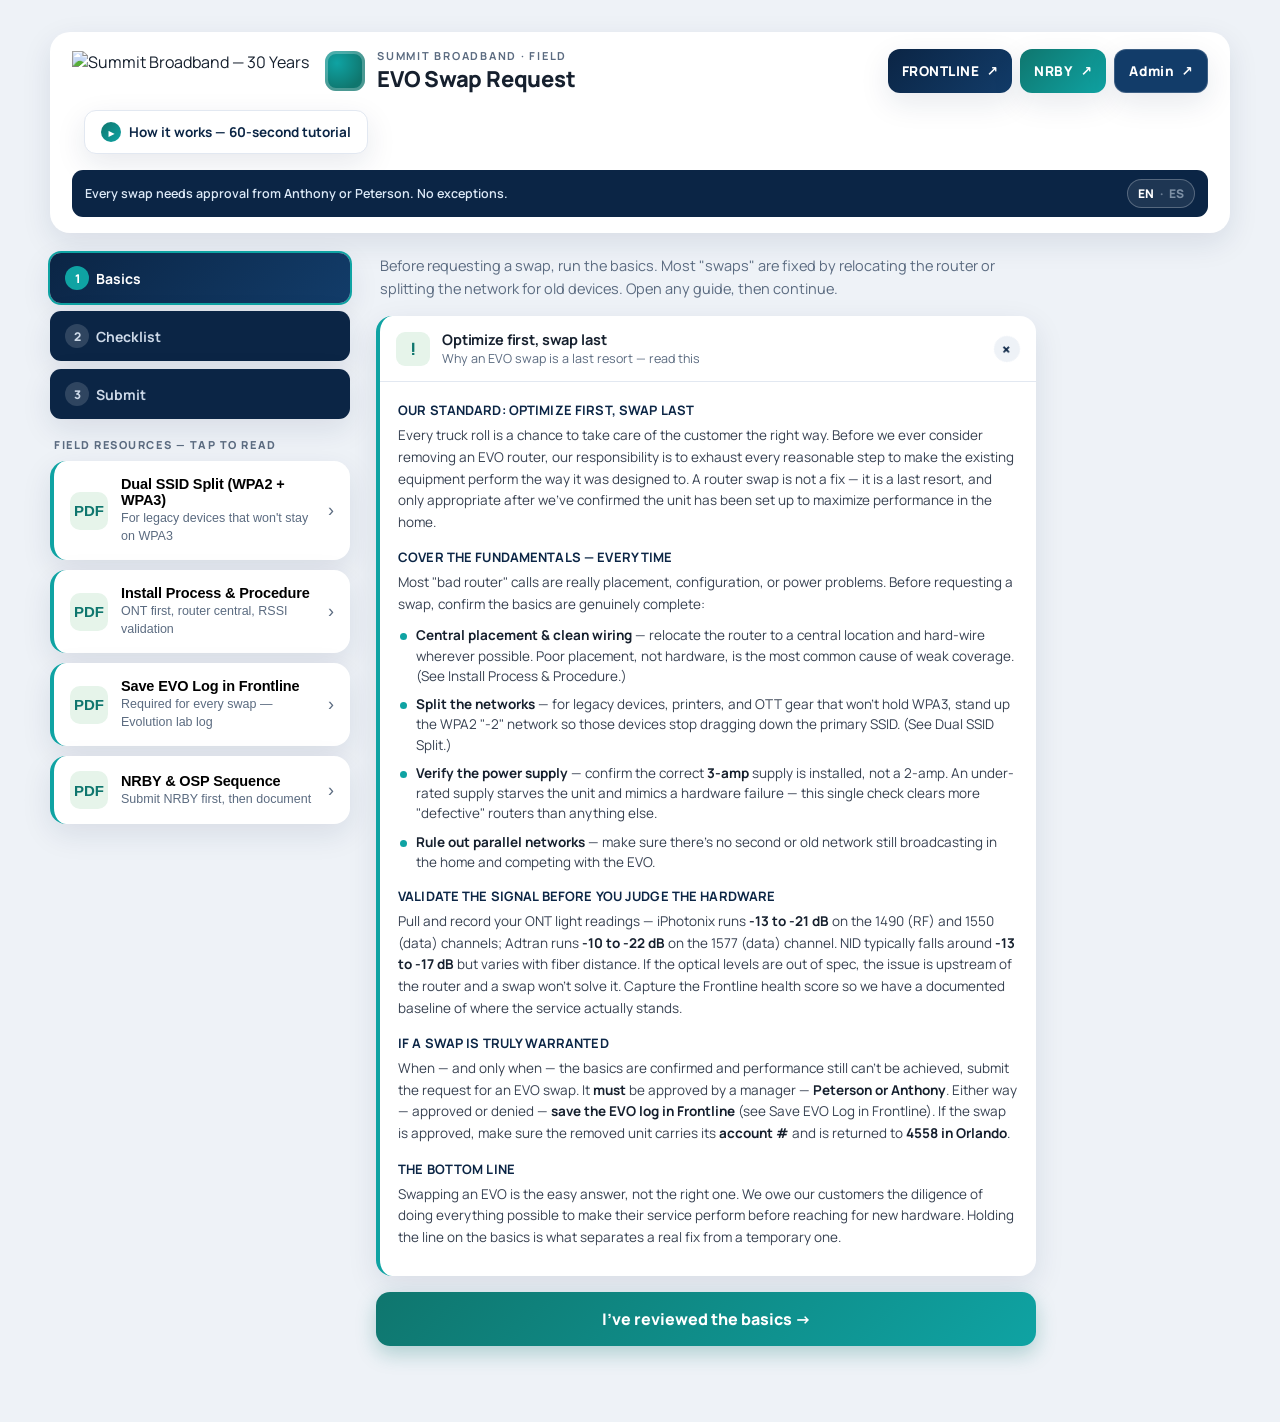
==== index.html @ 2aab90f0 "Add files via upload" ====
<!DOCTYPE html>
<html lang="en">
<head>
<meta charset="UTF-8" />
<meta name="viewport" content="width=device-width, initial-scale=1, viewport-fit=cover" />
<title>EVO Swap Request — Summit Broadband Field</title>
<link rel="preconnect" href="https://fonts.googleapis.com">
<link rel="preconnect" href="https://fonts.gstatic.com" crossorigin>
<link href="https://fonts.googleapis.com/css2?family=Manrope:wght@500;600;700;800&family=Spline+Sans+Mono:wght@500;600&display=swap" rel="stylesheet">
<script src="https://cdnjs.cloudflare.com/ajax/libs/pdf.js/3.11.174/pdf.min.js"></script>
<link rel="stylesheet" href="app.css?v=20260623g" />
</head>
<body>
<div class="app">

  <!-- ===== Header ===== -->
  <header class="top">
    <div class="hdr-logo">
      <img src="https://images.weserv.nl/?url=https%3A%2F%2Fwww.dropbox.com%2Fscl%2Ffi%2Fx4s94tmq5dsayd04yrkt9%2F30yrs-footer.png%3Frlkey%3D53ncalcl2fo0wcpkldm5gii42%26raw%3D1&amp;output=png" alt="Summit Broadband — 30 Years">
    </div>
    <div class="brand">
      <span class="wave" aria-hidden="true"></span>
      <div>
        <div class="kick">Summit Broadband · Field</div>
        <h1>EVO Swap Request</h1>
      </div>
    </div>
    <div class="ext-btns">
      <a class="frontline-btn" href="https://gamma.noc.plume.com/login" target="_blank" rel="noopener noreferrer">FRONTLINE <span aria-hidden="true">↗</span></a>
      <button class="frontline-btn nrby-btn" id="nrbyBtn" type="button">NRBY <span aria-hidden="true">↗</span></button>
      <a class="frontline-btn admin-btn" href="admin.html">Admin <span aria-hidden="true">↗</span></a>
    </div>
    <button class="tut-launch" id="tutBtn" type="button"><span class="tut-launch-ic">▶</span> How it works — 60-second tutorial</button>
    <div class="gate-note">
      <span data-i18n="gate_note">Every swap needs approval from Anthony or Peterson. No exceptions.</span>
      <button class="lang-toggle" id="langToggle" type="button" aria-label="Switch language">
        <span class="lang-opt" data-lang="en">EN</span>
        <span class="lang-sep">·</span>
        <span class="lang-opt" data-lang="es">ES</span>
      </button>
    </div>
  </header>

  <!-- ===== Two-pane layout: sidebar (progress + guides) | main (active step) ===== -->
  <div class="layout">

    <aside class="side">
      <!-- Step rail (progress) -->
      <nav class="rail" aria-label="Progress">
        <button class="rail-step is-active" data-go="0"><span>1</span>Basics</button>
        <button class="rail-step" data-go="1"><span>2</span>Checklist</button>
        <button class="rail-step" data-go="2"><span>3</span>Submit</button>
      </nav>

      <!-- Field guides — always reachable -->
      <div class="resources">
        <div class="res-label">Field resources — tap to read</div>
        <div id="resourceList"></div>
      </div>
    </aside>

    <main class="main">
      <!-- ===== STEP 1: best-practices basics ===== -->
      <section class="step is-active" data-step="0">
        <p class="lead">Before requesting a swap, run the basics. Most "swaps" are fixed by relocating the router or splitting the network for old devices. Open any guide, then continue.</p>

        <details class="basics-note" id="basicsNote">
          <summary>
            <span class="bn-ic" aria-hidden="true">!</span>
            <span class="bn-head"><b>Optimize first, swap last</b><em>Why an EVO swap is a last resort — read this</em></span>
            <span class="bn-toggle" aria-hidden="true">+</span>
          </summary>
          <div class="bn-body">
            <h4>Our standard: optimize first, swap last</h4>
            <p>Every truck roll is a chance to take care of the customer the right way. Before we ever consider removing an EVO router, our responsibility is to exhaust every reasonable step to make the existing equipment perform the way it was designed to. A router swap is not a fix — it is a last resort, and only appropriate after we've confirmed the unit has been set up to maximize performance in the home.</p>

            <h4>Cover the fundamentals — every time</h4>
            <p>Most "bad router" calls are really placement, configuration, or power problems. Before requesting a swap, confirm the basics are genuinely complete:</p>
            <ul>
              <li><b>Central placement &amp; clean wiring</b> — relocate the router to a central location and hard-wire wherever possible. Poor placement, not hardware, is the most common cause of weak coverage. (See Install Process &amp; Procedure.)</li>
              <li><b>Split the networks</b> — for legacy devices, printers, and OTT gear that won't hold WPA3, stand up the WPA2 "-2" network so those devices stop dragging down the primary SSID. (See Dual SSID Split.)</li>
              <li><b>Verify the power supply</b> — confirm the correct <b>3-amp</b> supply is installed, not a 2-amp. An under-rated supply starves the unit and mimics a hardware failure — this single check clears more "defective" routers than anything else.</li>
              <li><b>Rule out parallel networks</b> — make sure there's no second or old network still broadcasting in the home and competing with the EVO.</li>
            </ul>

            <h4>Validate the signal before you judge the hardware</h4>
            <p>Pull and record your ONT light readings — iPhotonix runs <b>-13 to -21 dB</b> on the 1490 (RF) and 1550 (data) channels; Adtran runs <b>-10 to -22 dB</b> on the 1577 (data) channel. NID typically falls around <b>-13 to -17 dB</b> but varies with fiber distance. If the optical levels are out of spec, the issue is upstream of the router and a swap won't solve it. Capture the Frontline health score so we have a documented baseline of where the service actually stands.</p>

            <h4>If a swap is truly warranted</h4>
            <p>When — and only when — the basics are confirmed and performance still can't be achieved, submit the request for an EVO swap. It <b>must</b> be approved by a manager — <b>Peterson or Anthony</b>. Either way — approved or denied — <b>save the EVO log in Frontline</b> (see Save EVO Log in Frontline). If the swap is approved, make sure the removed unit carries its <b>account #</b> and is returned to <b>4558 in Orlando</b>.</p>

            <h4>The bottom line</h4>
            <p>Swapping an EVO is the easy answer, not the right one. We owe our customers the diligence of doing everything possible to make their service perform before reaching for new hardware. Holding the line on the basics is what separates a real fix from a temporary one.</p>
          </div>
        </details>

        <button class="primary" data-next>I've reviewed the basics →</button>
      </section>

      <!-- ===== STEP 2: gated checklist ===== -->
      <section class="step" data-step="1">
        <p class="lead">Confirm each step. The request button stays locked until the basics are done and the ONT reading is in.</p>

        <ul class="checks">
          <li>
            <label class="check">
              <input type="checkbox" id="c_relocate">
              <span class="box" aria-hidden="true"></span>
              <span class="ctext"><b>Router relocated centrally</b><em>Moved to a central spot, wired where possible</em></span>
            </label>
            <button class="mini" data-open="install_sop" data-page="2">Guide</button>
          </li>
          <li>
            <label class="check">
              <input type="checkbox" id="c_ssid">
              <span class="box" aria-hidden="true"></span>
              <span class="ctext"><b>Dual SSID split attempted</b><em>WPA2 "-2" network for legacy devices, printers, OTT</em></span>
            </label>
            <button class="mini" data-open="dual_ssid" data-page="2">Guide</button>
          </li>
          <li>
            <label class="check">
              <input type="checkbox" id="c_parallel">
              <span class="box" aria-hidden="true"></span>
              <span class="ctext"><b>No parallel networks</b><em>Confirmed there's no second/old network in the home</em></span>
            </label>
            <button class="mini" data-open="dual_ssid" data-page="10">Guide</button>
          </li>
        </ul>

        <div class="readings">
          <div class="read-head">ONT light readings <span>required</span></div>
          <p class="read-sub">Select the ONT type, then enter the readings. Just type the number — we add the minus for you.</p>

          <div class="ont-type" role="group" aria-label="ONT type">
            <button type="button" class="ont-pick" data-ont="iphotonix">iPhotonix</button>
            <button type="button" class="ont-pick" data-ont="adtran">Adtran</button>
            <button type="button" class="ont-pick ont-switch" data-ont="switch">SWITCH/NEXGEN</button>
          </div>

          <div class="read-grid" id="readGrid" hidden>
            <label class="fld-nid">NID / FCPA closet (dB)<input type="text" inputmode="text" autocapitalize="off" autocorrect="off" id="r_nid" placeholder="e.g. -16.4"></label>

            <label class="fld-iphotonix" hidden>1490 · RF (dB)<input type="text" inputmode="text" autocapitalize="off" autocorrect="off" id="r_1490" placeholder="-13 to -21"></label>
            <label class="fld-iphotonix" hidden>1550 · Data (dB)<input type="text" inputmode="text" autocapitalize="off" autocorrect="off" id="r_1550" placeholder="-13 to -21"></label>

            <label class="fld-adtran" hidden>1577 · Data (dB)<input type="text" inputmode="text" autocapitalize="off" autocorrect="off" id="r_1577" placeholder="-10 to -22"></label>

            <label class="fld-health">Frontline Health Score<input type="text" inputmode="numeric" id="r_health" placeholder="e.g. 95"></label>
          </div>
          <div id="readingFlag" class="read-flag" hidden></div>
          <div id="nidNote" class="nid-note" hidden></div>

          <div class="switch-panel" id="switchPanel" hidden>
            <p class="switch-panel-intro" data-i18n-text="At a switch/NEXGEN property, prove the feed before swapping. The router is only the suspect if a laptop plugged straight into the wall jack still gets internet.">At a switch/NEXGEN property, prove the feed before swapping. The router is only the suspect if a laptop plugged straight into the wall jack still gets internet.</p>
            <label class="sw-line"><input type="checkbox" id="sw_power"><span class="sw-line-box" aria-hidden="true"></span><span data-i18n-text="Router has power and the feed cable is in the WAN/Internet port.">Router has power and the feed cable is in the WAN/Internet port.</span></label>
            <label class="sw-line"><input type="checkbox" id="sw_cable"><span class="sw-line-box" aria-hidden="true"></span><span data-i18n-text="Tested a known-good patch cable from the wall jack.">Tested a known-good patch cable from the wall jack.</span></label>
            <label class="sw-line"><input type="checkbox" id="sw_jack"><span class="sw-line-box" aria-hidden="true"></span><span data-i18n-text="Checked the wall jack and confirmed the correct active jack.">Checked the wall jack and confirmed the correct active jack.</span></label>

            <label class="sw-select-label" data-i18n-text="Direct laptop test at the wall jack">Direct laptop test at the wall jack
              <select id="sw_laptop">
                <option value="" data-i18n-text="Select the result…">Select the result…</option>
                <option value="internet" data-i18n-text="Laptop GETS internet — router is the likely issue">Laptop GETS internet — router is the likely issue</option>
                <option value="no_internet" data-i18n-text="Laptop gets NO internet">Laptop gets NO internet</option>
                <option value="no_link" data-i18n-text="No link light at the jack">No link light at the jack</option>
                <option value="no_ip" data-i18n-text="169.254 / no valid IP">169.254 / no valid IP</option>
                <option value="ip_no_net" data-i18n-text="Valid IP but no internet">Valid IP but no internet</option>
              </select>
            </label>

            <div class="switch-good" id="switchGood" hidden data-i18n-text="Feed tested good — the router is the likely issue. A swap is justified. Continue below.">Feed tested good — the router is the likely issue. A swap is justified. Continue below.</div>
            <div class="switch-noc" id="switchNoc" hidden>
              <b data-i18n-text="Do not swap the router.">Do not swap the router.</b>
              <span data-i18n-text="The feed has not been proven good. Escalate to the NOC — a switch or feed issue is likely, and swapping the router will not fix it.">The feed has not been proven good. Escalate to the NOC — a switch or feed issue is likely, and swapping the router will not fix it.</span>
              <a class="switch-noc-call" href="tel:4079984611" data-i18n-text="Call NOC: 407.998.4611 · Option 3">Call NOC: 407.998.4611 · Option 3</a>
            </div>
          </div>
        </div>

        <button class="primary" data-next id="toSubmit" disabled>Continue to request →</button>
        <div class="lock-hint" id="lockHint">Complete all three checks and enter the ONT reading to continue.</div>
      </section>

      <!-- ===== STEP 3: the request ===== -->
      <section class="step" data-step="2">
        <p class="lead">Last step. This gates the job until a manager decides — they get pinged instantly.</p>

        <form id="reqForm" class="form" autocomplete="off">
          <div class="grid2">
            <label>Customer first name<input id="f_first" required></label>
            <label>Customer last name<input id="f_last" required></label>
          </div>
          <label>Account # / Job # (Offer #)<input id="f_acct" required inputmode="numeric"></label>
          <label><span data-i18n-text="Property / MDU name">Property / MDU name</span><input id="f_mdu" required placeholder="Property name, or 'single-family' if not an MDU"></label>

          <div class="divider"><span>The unit you're swapping</span></div>

          <label>EVO S/N or MAC being removed<input id="f_serial" required placeholder="From OFS or Tech Dashboard"></label>
          <label>Account it's being removed from<input id="f_removed" required inputmode="numeric"></label>
          <p class="micro">Every removed EVO must carry its account # and return to <b>4558 in Orlando</b>.</p>

          <div class="rma-flag-wrap">
            <label class="rma-toggle">
              <input type="checkbox" id="f_rma">
              <span class="rma-toggle-box" aria-hidden="true"></span>
              <span class="rma-toggle-text">
                <b>Flag this EVO as an RMA to Evolution Digital</b>
                <em>Use only when nothing fixed it — a genuine defect that needs Evolution &amp; Clay's attention.</em>
                <span class="rma-more">Flagging marks this unit as defective. Instead of the normal return to 4558 Orlando, you'll box it, write the account # on it, apply the Warehouse RMA label, and ship it to Evolution Digital. Check the flag to see the full handling steps.</span>
              </span>
            </label>
            <div class="rma-ack-box" id="rmaAckBox" hidden>
              <p class="rma-ack-lead" data-i18n-text="A router goes back to Evolution Digital only for a genuine hardware defect, such as:">A router goes back to Evolution Digital only for a genuine hardware defect, such as:</p>
              <ul class="rma-ack-examples">
                <li data-i18n-text="Will no longer power up at all.">Will no longer power up at all.</li>
                <li data-i18n-text="Powers on but will not connect to the internet.">Powers on but will not connect to the internet.</li>
                <li data-i18n-text="Broadcasts only 2.4 GHz and not 5 GHz.">Broadcasts only 2.4 GHz and not 5 GHz.</li>
                <li data-i18n-text="Broadcasts only 5 GHz and not 2.4 GHz.">Broadcasts only 5 GHz and not 2.4 GHz.</li>
              </ul>
              <p class="rma-ack-psu" data-i18n-text="Before flagging: confirm the router has its correct 3-amp power supply, not a 2-amp. An undersized 2-amp supply starves the unit and mimics a hardware failure — this single check clears more defective routers than anything else."><b>Before flagging:</b> confirm the router has its correct <b>3-amp power supply</b>, not a 2-amp. An undersized 2-amp supply starves the unit and mimics a hardware failure — this single check clears more “defective” routers than anything else.</p>
              <p class="rma-ack-lead" data-i18n-text="This unit will be tracked as a defective RMA. Confirm you understand the handling:">This unit will be tracked as a defective RMA. Confirm you understand the handling:</p>
              <ul class="rma-ack-list">
                <li data-i18n-text="Box the EVO that is going back.">Box the EVO that is going back.</li>
                <li>Write the customer's <b>account #</b> on the box.</li>
                <li>Place the Warehouse-provided <b>RMA return label</b> on the box.</li>
                <li>Ship it back to <b>Evolution Digital ASAP</b>.</li>
              </ul>
              <label class="rma-ack-check">
                <input type="checkbox" id="f_rma_ack">
                <span class="rma-ack-checkbox" aria-hidden="true"></span>
                <span>I understand and will follow the RMA handling steps above.</span>
              </label>
            </div>
          </div>

          <div class="divider"><span>Your market</span></div>
          <label>Market <select id="f_market" required></select></label>

          <label>Your name<input id="f_tech" required></label>
          <p class="tech-remembered" id="techRemembered" hidden>Signed in as <b id="techName"></b> on this device · <a href="#" id="techNotYou">Not you?</a></p>
          <label>Reason for swap<textarea id="f_reason" rows="2" required placeholder="What did the basics not fix? Be specific."></textarea></label>

          <button type="submit" class="primary submit" id="submitBtn">Request approval</button>
          <div class="micro center">You'll see a confirmation. The tech screen unlocks when a manager approves.</div>
        </form>
      </section>

      <!-- ===== Result ===== -->
      <section class="step result" data-step="3">
        <div class="result-card" id="resultCard"></div>
      </section>
    </main>

  </div>
</div>

<!-- ===== Checklist affirmation modal ===== -->
<div class="affirm-modal" id="affirmModal" hidden role="dialog" aria-modal="true" aria-label="Attestation">
  <div class="affirm-card">
    <div class="affirm-icon">!</div>
    <h2 data-i18n-text="Attestation required">Attestation required</h2>
    <p data-i18n-text="By checking these boxes, you are formally affirming that you have already completed each of the following required steps on this job:">By checking these boxes, you are formally affirming that you have already completed each of the following required steps on this job:</p>
    <ul class="affirm-list">
      <li data-i18n-text="Relocated the router to a central location and hard-wired it where possible.">Relocated the router to a central location and hard-wired it where possible.</li>
      <li data-i18n-text="Attempted the dual-SSID split (separate WPA2 and WPA3 networks) for legacy devices.">Attempted the dual-SSID split (separate WPA2 and WPA3 networks) for legacy devices.</li>
      <li data-i18n-text="Confirmed there are no parallel, secondary, or old networks active in the home.">Confirmed there are no parallel, secondary, or old networks active in the home.</li>
    </ul>
    <p class="affirm-warn" data-i18n-text="This is an official record. If it is later determined that these steps were not actually performed, you may be held accountable. Only proceed if every step above is genuinely complete.">This is an official record. If it is later determined that these steps were not actually performed, you may be held accountable. Only proceed if every step above is genuinely complete.</p>
    <div class="affirm-actions">
      <button class="affirm-cancel" id="affirmCancel" type="button" data-i18n-text="Cancel">Cancel</button>
      <button class="affirm-ok" id="affirmOk" type="button" data-i18n-text="I affirm — all steps were completed">I affirm — all steps were completed</button>
    </div>
  </div>
</div>

<!-- ===== NRBY interstitial overlay ===== -->
<div class="nrby-screen" id="nrbyScreen" hidden role="dialog" aria-modal="true" aria-label="NRBY and OSP sequence">
  <div class="nrby-bar">
    <button class="nrby-close" id="nrbyClose" type="button" aria-label="Close">✕</button>
    <div class="nrby-bar-title">NRBY &amp; OSP Sequence</div>
  </div>
  <div class="nrby-scroll">
    <div class="nrby-card">
      <div class="nrby-kick">Before you open NRBY · Read this</div>
      <h2 class="nrby-h">Sequence matters — submit first, then document</h2>

      <div class="nrby-block">
        <div class="nrby-num">1</div>
        <div class="nrby-body">
          <b>Submit the NRBY request first</b>
          <p>When OSP is required, submit the NRBY request <b>before</b> anything else. Do not document an NRBY in your notes until it has actually been submitted — submission can be verified.</p>
        </div>
      </div>

      <div class="nrby-block">
        <div class="nrby-num">2</div>
        <div class="nrby-body">
          <b>Then document it in your job notes</b>
          <p>Once submitted, note in your job notes that the NRBY has been submitted. Noting an NRBY that wasn't actually submitted creates delays, confusion, and "OSP didn't show" callbacks.</p>
        </div>
      </div>

      <div class="nrby-block">
        <div class="nrby-num">3</div>
        <div class="nrby-body">
          <b>Set the right expectation with the customer</b>
          <p>Advise the customer that OSP will be out <b>the next day</b> (except Sundays), and that it is an <b>all-day window</b> — no exceptions, no sooner time frames. Most often the customer is not required to be present. Setting this expectation prevents unnecessary ETA and "where's my tech" escalations.</p>
        </div>
      </div>

      <label class="nrby-ack">
        <input type="checkbox" id="nrbyAck">
        <span class="nrby-ack-box" aria-hidden="true"></span>
        <span class="nrby-ack-text">I have read and understood the NRBY &amp; OSP sequence above.</span>
      </label>

      <button class="nrby-continue" id="nrbyContinue" type="button" disabled>Continue to NRBY ↗</button>
      <p class="nrby-fine">This opens app.nrby.ai in a new tab.</p>
    </div>
  </div>
</div>

<!-- ===== PDF reader overlay ===== -->
<div class="reader" id="reader" hidden>
  <div class="reader-bar">
    <button class="reader-close" id="readerClose" aria-label="Close">✕</button>
    <div class="reader-title" id="readerTitle"></div>
    <div class="reader-page" id="readerPage"></div>
  </div>
  <div class="reader-scroll" id="readerScroll"></div>
</div>

<!-- ===== Tutorial slide deck ===== -->
<div class="tutorial" id="tutorial" hidden role="dialog" aria-modal="true" aria-label="How it works tutorial">
  <div class="tut-bar">
    <div class="tut-brand"><span class="tut-wave"></span> EVO Swap Request</div>
    <button class="tut-close" id="tutClose" type="button" aria-label="Close tutorial">✕</button>
  </div>
  <div class="tut-stage" id="tutStage"></div>
  <div class="tut-foot">
    <button class="tut-back" id="tutPrev" type="button">‹ Back</button>
    <div class="tut-dots" id="tutDots"></div>
    <button class="tut-next" id="tutNext" type="button">Next ›</button>
  </div>
</div>

<script src="config.v4.js"></script>
<script src="app.v6.js?v=20260623d"></script>
<script src="i18n.js?v=20260623d"></script>
<script>(function(){var d=document.getElementById("basicsNote");if(d&&window.matchMedia("(min-width:980px)").matches)d.open=true;})();</script>
</body>
</html>
---- app.css ----
/* ============================================================================
   EVO Swap Request — field tool styling
   Design direction: a one-handed field instrument, not a desktop dashboard.
   Summit teal/navy identity; generous thumb targets; the PDF reader is the
   signature element — it turns dense SOPs into a vertical swipe, never sideways.
   ============================================================================ */
:root{
  --navy:#0b2545; --navy-2:#123c69; --teal:#0fa3a3; --teal-deep:#0f766e;
  --ink:#16202e; --muted:#5b6b80; --line:#e2e8f1; --bg:#eef2f7; --card:#fff;
  --good:#166534; --good-bg:#e6f4ea; --bad:#b91c1c; --bad-bg:#fdeaea;
  --warn:#b45309; --warn-bg:#fdf2dd;
  --r:16px; --shadow:0 10px 30px rgba(15,40,75,.10);
  --safe-b: env(safe-area-inset-bottom, 0px);
}
*{box-sizing:border-box}
html,body{margin:0;background:var(--bg);color:var(--ink);font-family:Manrope,system-ui,Segoe UI,Roboto,sans-serif;-webkit-text-size-adjust:100%}
body{display:flex;justify-content:center}
.app{width:100%;max-width:560px;min-height:100vh;background:var(--bg);display:flex;flex-direction:column;padding:0 16px calc(28px + var(--safe-b))}
.layout,.side,.main{display:block}
.hdr-logo{background:#fff;border-radius:14px;box-shadow:var(--shadow);padding:10px 16px;margin:0 0 12px;display:flex;justify-content:center}
.hdr-logo img{height:44px;width:auto;max-width:100%;display:block}
.buildtag{text-align:right;font-size:10px;color:#9aa7b6;margin-top:4px;font-family:monospace}
.frontline-btn{display:flex;align-items:center;justify-content:center;gap:7px;width:100%;margin-top:10px;
  border:0;background:linear-gradient(135deg,var(--navy),var(--navy-2));color:#fff;font:inherit;font-weight:800;
  font-size:13.5px;letter-spacing:.04em;padding:12px 14px;border-radius:12px;text-decoration:none;box-shadow:var(--shadow)}
.frontline-btn:hover{filter:brightness(1.1)}
.frontline-btn span{font-weight:700}
.ext-btns{display:flex;gap:8px;margin-top:10px}
.ext-btns .frontline-btn{margin-top:0}
.nrby-btn{background:linear-gradient(135deg,var(--teal-deep),var(--teal))}
.admin-btn{background:var(--navy-2);border:1px solid rgba(255,255,255,.18)}

/* ---- mandatory post-approval steps (green card) ---- */
.must-wrap{text-align:left;margin:18px 0 4px;border:2px solid var(--good);border-radius:var(--r);overflow:hidden;background:var(--good-bg)}
.must-head{background:var(--good);color:#fff;font-weight:800;font-size:12px;letter-spacing:.04em;text-transform:uppercase;padding:9px 14px}
.must-step{display:flex;gap:12px;padding:14px;align-items:flex-start}
.must-step + .must-step{border-top:1px solid rgba(22,101,52,.18)}
.must-num{width:28px;height:28px;flex:none;border-radius:50%;background:var(--good);color:#fff;font-weight:800;display:grid;place-items:center;font-size:15px}
.must-body{flex:1}
.must-body b{display:block;font-size:15px;color:var(--good);margin-bottom:3px}
.must-body p{margin:0 0 10px;font-size:13.5px;line-height:1.5;color:var(--ink)}
.must-guide{border:0;background:var(--navy);color:#fff;font:inherit;font-weight:800;font-size:13px;padding:10px 14px;border-radius:10px;cursor:pointer}
.must-guide:hover{filter:brightness(1.12)}
.return-addr{background:#fff;border:1px dashed var(--good);border-radius:10px;padding:11px 14px;font-weight:800;color:var(--navy);font-size:15px;line-height:1.4;letter-spacing:.01em}
.return-addr.rma{background:var(--bad-bg);border-color:var(--bad);color:var(--bad)}
.must-step.rma-step .must-num{background:var(--bad)}
.must-step.rma-step .must-body b{color:var(--bad)}

/* ---- RMA flag on the request form ---- */
.rma-flag-wrap{margin:4px 0 14px}
.rma-toggle{display:flex;align-items:flex-start;gap:11px;padding:14px;background:var(--bad-bg);border:2px solid var(--bad);border-radius:12px;cursor:pointer;transition:.15s}
.rma-toggle:hover{filter:brightness(.98)}
.rma-toggle input{position:absolute;opacity:0;width:0;height:0}
.rma-toggle-box{width:24px;height:24px;flex:none;border-radius:7px;border:2px solid var(--bad);background:#fff;display:grid;place-items:center;transition:.15s}
.rma-toggle-box::after{content:"!";color:#fff;font-weight:900;font-size:14px;opacity:0;transition:.15s}
.rma-toggle input:checked + .rma-toggle-box{background:var(--bad);border-color:var(--bad)}
.rma-toggle input:checked + .rma-toggle-box::after{opacity:1}
.rma-toggle-text b{display:block;font-size:14px;color:var(--bad)}
.rma-toggle-text em{display:block;font-style:normal;color:var(--bad);font-size:12px;margin-top:3px;line-height:1.45;opacity:.85}
.rma-toggle-text .rma-more{display:block;color:var(--muted);font-size:11.5px;margin-top:6px;line-height:1.45}
.rma-ack-box{margin-top:10px;padding:14px;background:var(--bad-bg);border:1px solid var(--bad);border-radius:12px}
.rma-ack-box[hidden]{display:none}
.rma-ack-lead{margin:0 0 8px;font-size:13px;font-weight:700;color:var(--bad)}
.rma-ack-examples{margin:0 0 12px;padding-left:18px}
.rma-ack-examples li{font-size:13px;line-height:1.65;color:var(--ink)}
.rma-ack-psu{margin:0 0 14px;padding:11px 13px;background:#fff8e6;border:1px solid #f0d48a;border-radius:10px;font-size:12.5px;line-height:1.55;color:#7a5a10}
.rma-ack-psu b{color:#5f4600}
.rma-ack-list{margin:0 0 12px;padding-left:18px}
.rma-ack-list li{font-size:13px;line-height:1.6;color:var(--ink)}
.rma-ack-check{display:flex;align-items:center;gap:10px;cursor:pointer;font-size:13px;font-weight:700;color:var(--ink)}
.rma-ack-check input{position:absolute;opacity:0;width:0;height:0}
.rma-ack-checkbox{width:22px;height:22px;flex:none;border-radius:6px;border:2px solid var(--bad);background:#fff;display:grid;place-items:center;transition:.15s}
.rma-ack-checkbox::after{content:"✓";color:#fff;font-weight:900;font-size:13px;opacity:0;transition:.15s}
.rma-ack-check input:checked + .rma-ack-checkbox{background:var(--bad)}
.rma-ack-check input:checked + .rma-ack-checkbox::after{opacity:1}
.rma-serial{border-color:var(--bad) !important;background:var(--bad-bg) !important;color:var(--bad) !important;font-weight:800 !important}
.field-missing{border-color:var(--bad) !important;box-shadow:0 0 0 3px rgba(185,28,28,.15) !important}

/* ---- SWITCH/NEXGEN option + panel ---- */
.ont-switch{font-size:12.5px;letter-spacing:.02em}
.ont-pick.ont-switch.sel{background:var(--teal-deep);border-color:var(--teal-deep)}
.switch-panel{margin-top:14px;display:flex;flex-direction:column;gap:10px}
.switch-panel[hidden]{display:none}
.switch-panel-intro{font-size:13px;line-height:1.5;color:var(--ink);background:var(--bg);border-radius:11px;padding:12px;margin:0;border-left:3px solid var(--teal)}
.sw-line{display:flex;align-items:flex-start;gap:11px;padding:12px;background:#fff;border:1.5px solid var(--line);border-radius:11px;cursor:pointer;font-size:13.5px;color:var(--ink);line-height:1.4}
.sw-line input{position:absolute;opacity:0;width:0;height:0}
.sw-line-box{width:22px;height:22px;flex:none;border-radius:6px;border:2px solid var(--line);background:#fff;display:grid;place-items:center;transition:.15s}
.sw-line-box::after{content:"✓";color:#fff;font-weight:900;font-size:12px;opacity:0;transition:.15s}
.sw-line input:checked + .sw-line-box{background:var(--good);border-color:var(--good)}
.sw-line input:checked + .sw-line-box::after{opacity:1}
.sw-select-label{display:block;font-size:13px;font-weight:700;color:var(--navy)}
.sw-select-label select{display:block;width:100%;margin-top:7px;font:inherit;font-weight:600;padding:12px;border:1.5px solid var(--line);border-radius:10px;background:#fff;color:var(--ink)}
.switch-good{background:var(--good-bg);color:var(--good);font-weight:700;font-size:13.5px;padding:13px;border-radius:11px;line-height:1.5}
.switch-good[hidden]{display:none}
.switch-noc{background:var(--bad-bg);border-radius:12px;padding:14px;border-left:4px solid var(--bad);display:flex;flex-direction:column;gap:6px}
.switch-noc[hidden]{display:none}
.switch-noc b{color:var(--bad);font-size:15px}
.switch-noc span{font-size:13px;line-height:1.5;color:var(--bad)}
.switch-noc-call{display:block;margin-top:6px;background:var(--bad);color:#fff;text-align:center;padding:13px;border-radius:10px;font-weight:800;text-decoration:none;font-size:15px}
.switch-noc-call:hover{filter:brightness(1.1)}


.tech-remembered{margin:-6px 0 14px;font-size:12.5px;color:var(--muted)}
.tech-remembered b{color:var(--navy)}
.tech-remembered a{color:var(--teal-deep);font-weight:700;text-decoration:none}
.rma-ack-box.shake{animation:shake .4s}
@keyframes shake{0%,100%{transform:translateX(0)}25%{transform:translateX(-6px)}75%{transform:translateX(6px)}}

.ont-type{display:flex;gap:8px;margin:0 0 14px}
.ont-pick{flex:1;border:2px solid var(--line);background:var(--card);color:var(--muted);font:inherit;font-weight:800;font-size:14px;padding:11px;border-radius:11px;cursor:pointer;transition:.15s}
.ont-pick:hover{border-color:var(--teal)}
.ont-pick.sel{background:linear-gradient(135deg,var(--teal-deep),var(--teal));color:#fff;border-color:transparent}
.must-wrap.denied{border-color:var(--bad);background:var(--bad-bg)}
.must-wrap.denied .must-head{background:var(--bad)}
.must-wrap.denied .must-num{background:var(--bad)}
.must-wrap.denied .must-body b{color:var(--bad)}

/* ---- header ---- */
.top{padding:18px 4px 14px}
.brand{display:flex;align-items:center;gap:12px}
.wave{width:40px;height:40px;border-radius:11px;flex:none;
  background:radial-gradient(circle at 30% 30%, var(--teal), var(--teal-deep) 70%);
  box-shadow:inset 0 0 0 3px rgba(255,255,255,.25)}
.kick{font-size:11px;letter-spacing:.16em;text-transform:uppercase;color:var(--muted);font-weight:700}
h1{margin:1px 0 0;font-size:22px;font-weight:800;letter-spacing:-.01em}
.gate-note{margin-top:12px;background:var(--navy);color:#dce9f7;font-size:12.5px;font-weight:600;
  padding:9px 13px;border-radius:11px;line-height:1.45;display:flex;align-items:center;justify-content:space-between;gap:12px}
.lang-toggle{flex:none;border:1px solid rgba(255,255,255,.25);background:rgba(255,255,255,.08);color:#dce9f7;
  font:inherit;font-weight:800;font-size:12px;padding:5px 10px;border-radius:999px;cursor:pointer;display:flex;align-items:center;gap:6px}
.lang-toggle .lang-opt{opacity:.5;transition:.15s}
.lang-toggle .lang-opt.active{opacity:1;color:#fff}
.lang-toggle .lang-sep{opacity:.4}
.lang-toggle:hover{border-color:rgba(255,255,255,.5)}

/* ---- step rail ---- */
.rail{display:flex;gap:6px;margin:14px 0 16px}
.rail-step{flex:1;border:0;background:var(--navy);color:#cdd9e8;font:inherit;font-weight:700;font-size:12.5px;
  padding:10px 6px;border-radius:11px;display:flex;align-items:center;justify-content:center;gap:7px;cursor:pointer;
  box-shadow:var(--shadow);transition:.18s}
.rail-step span{width:20px;height:20px;border-radius:50%;background:rgba(255,255,255,.15);color:#cdd9e8;
  display:grid;place-items:center;font-size:11px;font-weight:800}
.rail-step.is-active{background:linear-gradient(135deg,var(--navy),var(--navy-2));color:#fff;box-shadow:0 0 0 2px var(--teal),var(--shadow)}
.rail-step.is-active span{background:var(--teal);color:#fff}
.rail-step.done span{background:var(--good);color:#fff}
.rail-step.done{color:#fff}

/* ---- steps ---- */
.step{display:none;animation:rise .22s ease}
.step.is-active{display:block}
@keyframes rise{from{opacity:0;transform:translateY(8px)}to{opacity:1;transform:none}}
.lead{color:var(--muted);font-size:14.5px;line-height:1.55;margin:2px 4px 16px}

/* ---- "optimize first, swap last" collapsible note ---- */
.basics-note{background:var(--card);box-shadow:var(--shadow);border-radius:var(--r);margin:0 0 16px;overflow:hidden;border-left:4px solid var(--teal)}
.basics-note>summary{list-style:none;cursor:pointer;display:flex;align-items:center;gap:12px;padding:14px 16px}
.basics-note>summary::-webkit-details-marker{display:none}
.bn-ic{width:34px;height:34px;border-radius:9px;flex:none;display:grid;place-items:center;background:var(--good-bg);color:var(--teal-deep);font-weight:800;font-size:17px}
.bn-head{display:flex;flex-direction:column;min-width:0}
.bn-head b{font-size:14.5px;letter-spacing:-.01em;color:var(--ink)}
.bn-head em{font-style:normal;color:var(--muted);font-size:12.5px;margin-top:1px}
.bn-toggle{margin-left:auto;flex:none;width:26px;height:26px;border-radius:50%;background:var(--bg);color:var(--navy);display:grid;place-items:center;font-weight:800;font-size:17px;line-height:1;transition:transform .2s}
.basics-note[open] .bn-toggle{transform:rotate(45deg)}
.bn-body{padding:4px 18px 18px;border-top:1px solid var(--line)}
.bn-body h4{margin:15px 0 6px;font-size:13px;color:var(--navy);letter-spacing:.01em;text-transform:uppercase}
.bn-body p{margin:0 0 10px;font-size:13.5px;line-height:1.6;color:#374151}
.bn-body ul{margin:0 0 10px;padding:0;list-style:none;display:flex;flex-direction:column;gap:8px}
.bn-body li{position:relative;padding-left:18px;font-size:13.5px;line-height:1.5;color:#374151}
.bn-body li::before{content:"";position:absolute;left:2px;top:8px;width:7px;height:7px;border-radius:50%;background:var(--teal)}
.bn-body b{color:var(--ink)}

/* ---- resources ---- */
.res-label,.read-head .h,.res-head{font-size:11px;letter-spacing:.14em;text-transform:uppercase;color:var(--muted);font-weight:800;margin:0 4px 9px}
.res-card{width:100%;text-align:left;border:0;border-left:4px solid var(--teal);overflow:hidden;background:var(--card);box-shadow:var(--shadow);border-radius:var(--r);
  padding:15px 16px;margin-bottom:10px;display:flex;align-items:center;gap:13px;cursor:pointer;transition:.16s}
.res-card:active{transform:scale(.985)}
.res-ic{width:38px;height:38px;border-radius:10px;flex:none;display:grid;place-items:center;
  background:var(--good-bg);color:var(--teal-deep);font-weight:800;font-size:15px}
.res-card.seen .res-ic{background:var(--navy);color:#fff}
.res-card b{display:block;font-size:14.5px;letter-spacing:-.01em}
.res-card em{display:block;font-style:normal;color:var(--muted);font-size:12.5px;margin-top:2px;line-height:1.4}
.res-card .chev{margin-left:auto;color:var(--muted);font-size:18px}
.res-card .seen-tag{margin-left:auto;font-size:11px;font-weight:800;color:var(--good)}

/* ---- checklist ---- */
.checks{list-style:none;margin:0 0 18px;padding:0;display:flex;flex-direction:column;gap:10px}
.checks li{display:flex;align-items:center;gap:10px;background:var(--card);box-shadow:var(--shadow);border-radius:var(--r);border-left:4px solid var(--teal);overflow:hidden;padding:6px 8px 6px 6px}
.check{flex:1;display:flex;align-items:center;gap:13px;padding:10px;cursor:pointer}
.check input{position:absolute;opacity:0;width:0;height:0}
.box{width:26px;height:26px;border-radius:8px;border:2px solid var(--line);flex:none;display:grid;place-items:center;transition:.15s}
.box::after{content:"✓";color:#fff;font-weight:900;font-size:15px;opacity:0;transform:scale(.5);transition:.15s}
.check input:checked + .box{background:var(--good);border-color:var(--good)}
.check input:checked + .box::after{opacity:1;transform:scale(1)}
.check input:focus-visible + .box{outline:3px solid var(--teal);outline-offset:2px}
.ctext b{font-size:14.5px;letter-spacing:-.01em}
.ctext em{display:block;font-style:normal;color:var(--muted);font-size:12.5px;margin-top:2px;line-height:1.4}
.mini{align-self:stretch;border:0;background:var(--bg);color:var(--navy);font:inherit;font-weight:800;font-size:12px;
  padding:0 14px;border-radius:11px;cursor:pointer;margin:6px}

/* ---- readings ---- */
.readings{background:var(--card);box-shadow:var(--shadow);border-radius:var(--r);border-left:4px solid var(--teal);border-bottom:4px solid var(--teal);overflow:hidden;padding:16px;margin-bottom:18px}
.read-head{font-weight:800;font-size:15px;display:flex;align-items:center;gap:9px}
.read-head[hidden]{display:none !important}
.read-head span{font-size:10.5px;letter-spacing:.12em;text-transform:uppercase;background:var(--warn-bg);color:var(--warn);padding:3px 8px;border-radius:999px;font-weight:800}
.read-sub{color:var(--muted);font-size:12.5px;margin:6px 0 13px;line-height:1.45}
.read-grid{display:grid;grid-template-columns:1fr 1fr 1fr;gap:9px}
.read-grid[hidden]{display:none !important}
.read-grid label{font-size:11.5px;font-weight:700;color:var(--muted);display:flex;flex-direction:column;gap:6px}
.read-grid label[hidden]{display:none !important}
.read-grid input{font:inherit;font-weight:700;color:var(--ink);font-family:"Spline Sans Mono",monospace;
  padding:11px;border:1.5px solid var(--line);border-radius:11px;width:100%;text-align:center}
.read-grid input:focus{outline:0;border-color:var(--teal)}
.read-flag{margin-top:12px;font-size:12.5px;font-weight:700;padding:9px 12px;border-radius:10px;line-height:1.4}
.read-flag.ok{background:var(--good-bg);color:var(--good)}
.read-flag.warn{background:var(--warn-bg);color:var(--warn)}
.nid-note{margin-top:8px;font-size:12px;font-weight:600;padding:8px 12px;border-radius:10px;line-height:1.45}
.nid-note.ok{background:var(--good-bg);color:var(--good)}
.nid-note.info{background:#eef4fb;color:var(--navy-2);border:1px solid #d6e3f2}

/* ---- form ---- */
.form label{display:block;font-size:12px;font-weight:800;color:var(--muted);margin-bottom:12px}
.form input,.form select,.form textarea{display:block;width:100%;margin-top:7px;font:inherit;font-weight:600;color:var(--ink);
  padding:13px;border:1.5px solid var(--line);border-radius:12px;background:var(--card)}
.form input:focus,.form select:focus,.form textarea:focus{outline:0;border-color:var(--teal)}
.grid2{display:grid;grid-template-columns:1fr 1fr;gap:11px}
.divider{display:flex;align-items:center;gap:12px;margin:6px 0 14px;color:var(--muted)}
.divider::before,.divider::after{content:"";height:1px;background:var(--line);flex:1}
.divider span{font-size:11px;letter-spacing:.12em;text-transform:uppercase;font-weight:800}
.micro{font-size:12px;color:var(--muted);line-height:1.45;margin:-4px 0 14px}
.micro.center{text-align:center;margin-top:12px}

/* ---- buttons ---- */
.primary{width:100%;border:0;background:linear-gradient(135deg,var(--teal-deep),var(--teal));color:#fff;font:inherit;
  font-weight:800;font-size:16px;padding:16px;border-radius:14px;cursor:pointer;box-shadow:0 8px 20px rgba(15,118,110,.28);transition:.16s}
.primary:active{transform:translateY(1px)}
.primary:disabled{background:var(--line);color:#9aa7b6;box-shadow:none;cursor:not-allowed}
.submit{background:linear-gradient(135deg,var(--navy),var(--navy-2))}
.lock-hint{text-align:center;color:var(--muted);font-size:12.5px;margin-top:10px}
.lock-hint.clear{color:var(--good);font-weight:700}

/* ---- result ---- */
.result-card{background:var(--card);box-shadow:var(--shadow);border-radius:var(--r);padding:26px 22px;text-align:center}
.result-card .seal{width:62px;height:62px;border-radius:50%;margin:0 auto 14px;display:grid;place-items:center;font-size:30px}
.result-card.ok .seal{background:var(--good-bg);color:var(--good)}
.result-card.err .seal{background:var(--bad-bg);color:var(--bad)}
.result-card h2{margin:0 0 8px;font-size:20px}
.result-card p{color:var(--muted);font-size:14px;line-height:1.55;margin:0 0 6px}
.result-card .routed{margin-top:14px;font-weight:800;color:var(--navy)}
.result-card .again{margin-top:20px;background:var(--bg);color:var(--navy);border:0;font:inherit;font-weight:800;padding:13px 20px;border-radius:12px;cursor:pointer}

/* ============================================================================
   PDF READER — the signature element.
   Pages render to width-fit canvases stacked vertically. Pure top-to-bottom
   swipe. Never horizontal. Works the same on any phone, tablet, or desktop.
   ============================================================================ */
.reader[hidden]{display:none!important}

/* ---- NRBY interstitial ---- */
.nrby-screen{position:fixed;inset:0;background:var(--bg);z-index:55;display:flex;flex-direction:column;animation:fade .2s}
.affirm-modal{position:fixed;inset:0;background:rgba(11,37,69,.6);backdrop-filter:blur(4px);z-index:60;display:flex;align-items:center;justify-content:center;padding:20px;animation:fade .2s}
.affirm-modal[hidden]{display:none!important}
.affirm-card{background:#fff;border-radius:18px;box-shadow:0 30px 80px rgba(0,0,0,.35);max-width:460px;width:100%;padding:26px 24px;border-top:5px solid var(--warn)}
.affirm-icon{width:52px;height:52px;border-radius:50%;background:var(--warn-bg);color:var(--warn);display:grid;place-items:center;font-size:28px;font-weight:900;margin:0 auto 14px}
.affirm-card h2{margin:0 0 12px;font-size:21px;text-align:center;color:var(--navy)}
.affirm-card p{font-size:14px;line-height:1.55;color:var(--ink);margin:0 0 12px}
.affirm-list{margin:0 0 14px;padding-left:20px}
.affirm-list li{font-size:13.5px;line-height:1.6;color:var(--ink);margin-bottom:6px}
.affirm-warn{background:var(--warn-bg);border-radius:11px;padding:12px 14px;font-size:13px;line-height:1.55;color:var(--warn);font-weight:600}
.affirm-actions{display:flex;gap:10px;margin-top:18px}
.affirm-cancel{flex:none;border:2px solid var(--line);background:#fff;color:var(--muted);font:inherit;font-weight:800;font-size:14px;padding:13px 18px;border-radius:12px;cursor:pointer}
.affirm-ok{flex:1;border:0;background:linear-gradient(135deg,var(--navy),var(--navy-2));color:#fff;font:inherit;font-weight:800;font-size:14px;padding:13px;border-radius:12px;cursor:pointer}
.affirm-ok:hover{filter:brightness(1.12)}
.nrby-screen[hidden]{display:none!important}
.nrby-bar{display:flex;align-items:center;gap:12px;padding:calc(12px + env(safe-area-inset-top,0px)) 14px 12px;background:var(--navy);color:#fff;position:sticky;top:0;z-index:2}
.nrby-close{width:38px;height:38px;border-radius:10px;border:0;background:rgba(255,255,255,.14);color:#fff;font-size:17px;cursor:pointer;flex:none}
.nrby-bar-title{font-weight:800;font-size:15px}
.nrby-scroll{flex:1;overflow-y:auto;-webkit-overflow-scrolling:touch;padding:16px}
.nrby-card{max-width:640px;margin:0 auto;background:var(--card);box-shadow:var(--shadow);border-radius:var(--r);border-left:4px solid var(--teal);overflow:hidden;padding:20px}
.nrby-kick{font-size:11px;letter-spacing:.14em;text-transform:uppercase;color:var(--teal-deep);font-weight:800;margin-bottom:6px}
.nrby-h{margin:0 0 16px;font-size:20px;letter-spacing:-.01em;color:var(--navy)}
.nrby-block{display:flex;gap:13px;padding:12px 0;align-items:flex-start}
.nrby-block + .nrby-block{border-top:1px solid var(--line)}
.nrby-num{width:28px;height:28px;flex:none;border-radius:50%;background:var(--teal);color:#fff;font-weight:800;display:grid;place-items:center;font-size:14px}
.nrby-body b{display:block;font-size:15px;color:var(--navy);margin-bottom:3px}
.nrby-body p{margin:0;font-size:13.5px;line-height:1.55;color:var(--ink)}
.nrby-ack{display:flex;align-items:center;gap:12px;margin:18px 0 0;padding:14px;background:var(--good-bg);border-radius:12px;cursor:pointer}
.nrby-ack input{position:absolute;opacity:0;width:0;height:0}
.nrby-ack-box{width:26px;height:26px;border-radius:8px;border:2px solid var(--good);flex:none;display:grid;place-items:center;background:#fff;transition:.15s}
.nrby-ack-box::after{content:"✓";color:#fff;font-weight:900;font-size:15px;opacity:0;transform:scale(.5);transition:.15s}
.nrby-ack input:checked + .nrby-ack-box{background:var(--good)}
.nrby-ack input:checked + .nrby-ack-box::after{opacity:1;transform:scale(1)}
.nrby-ack input:focus-visible + .nrby-ack-box{outline:3px solid var(--teal);outline-offset:2px}
.nrby-ack-text{font-size:14px;font-weight:700;color:var(--good)}
.nrby-continue{width:100%;margin-top:16px;border:0;background:linear-gradient(135deg,var(--teal-deep),var(--teal));color:#fff;font:inherit;font-weight:800;font-size:16px;padding:15px;border-radius:13px;cursor:pointer;box-shadow:var(--shadow);transition:.16s}
.nrby-continue:disabled{background:var(--line);color:#9aa7b6;box-shadow:none;cursor:not-allowed}
.nrby-fine{text-align:center;font-size:12px;color:var(--muted);margin:10px 0 0}

.reader{position:fixed;inset:0;background:#0a1626;z-index:50;display:flex;flex-direction:column;animation:fade .2s}
@keyframes fade{from{opacity:0}to{opacity:1}}
.reader-bar{display:flex;align-items:center;gap:12px;padding:calc(12px + env(safe-area-inset-top,0px)) 14px 12px;
  background:rgba(11,37,69,.96);backdrop-filter:blur(8px);color:#fff;position:sticky;top:0;z-index:2}
.reader-close{width:38px;height:38px;border-radius:10px;border:0;background:rgba(255,255,255,.12);color:#fff;font-size:17px;cursor:pointer;flex:none}
.reader-title{font-weight:800;font-size:14.5px;flex:1;overflow:hidden;text-overflow:ellipsis;white-space:nowrap}
.reader-page{font-size:12px;color:#9fb6d4;font-family:"Spline Sans Mono",monospace;flex:none}
.reader-scroll{flex:1;overflow-y:auto;overflow-x:hidden;-webkit-overflow-scrolling:touch;padding:14px 10px 40px;scroll-behavior:smooth}
.reader-scroll canvas{display:block;width:100%;height:auto;margin:0 auto 14px;border-radius:8px;background:#fff;box-shadow:0 6px 18px rgba(0,0,0,.35)}
.reader-loading{color:#9fb6d4;text-align:center;padding:40px;font-weight:700}

/* ---- tablet: a touch wider, still a single column ---- */
@media(min-width:600px){
  body{align-items:flex-start;padding:0 16px}
  .app{max-width:640px;padding-top:6px}
  .reader-scroll{padding:20px}
  .reader-scroll canvas{max-width:820px}
}

/* ---- desktop / laptop: two-pane — sidebar (progress + guides) | main (active step) ---- */
@media(min-width:980px){
  body{align-items:flex-start;padding:26px 26px 48px}
  .app{max-width:1180px;padding-left:0;padding-right:0}

  /* header as a full-width band */
  .top{display:flex;align-items:center;flex-wrap:wrap;gap:16px;background:var(--card);
    border-radius:20px;box-shadow:var(--shadow);padding:16px 22px;margin-bottom:20px}
  .hdr-logo{margin:0;box-shadow:none;padding:0;border-radius:0}
  .hdr-logo img{height:40px}
  .top .brand{margin:0}
  .top .ext-btns{width:auto;margin:0 0 0 auto}
  .top .ext-btns .frontline-btn{width:auto}
  .top .tut-launch{width:auto;margin:0 0 0 12px;padding:11px 16px}
  .top .gate-note{flex-basis:100%;margin:0}
  .buildtag{flex-basis:100%;margin:0}

  /* the split */
  .layout{display:grid;grid-template-columns:300px minmax(0,1fr);gap:26px;align-items:start}
  .side{position:sticky;top:26px;display:flex;flex-direction:column}

  /* progress becomes a vertical list */
  .rail{flex-direction:column;gap:8px;margin:0 0 18px}
  .rail-step{flex:none;justify-content:flex-start;font-size:14px;padding:13px 15px}
  .rail-step span{width:24px;height:24px;font-size:12px}

  /* main column: keep the form readable, don't let it sprawl */
  .main{min-height:62vh}
  .main .step{max-width:660px}
  .reader-scroll canvas{max-width:900px}
}
@media(prefers-reduced-motion:reduce){*{animation:none!important;transition:none!important}}


/* ---- tutorial slide deck ---- */
.tut-launch{display:flex;align-items:center;justify-content:center;gap:8px;width:100%;margin-top:10px;
  border:1px solid var(--line);background:var(--card);color:var(--navy);font:inherit;font-weight:700;font-size:13.5px;
  padding:11px 14px;border-radius:12px;cursor:pointer;box-shadow:var(--shadow);transition:.16s}
.tut-launch:active{transform:translateY(1px)}
.tut-launch-ic{display:inline-flex;align-items:center;justify-content:center;width:20px;height:20px;border-radius:50%;
  background:linear-gradient(135deg,var(--teal-deep),var(--teal));color:#fff;font-size:8px;padding-left:1px}
.tutorial[hidden]{display:none!important}
.tutorial{position:fixed;inset:0;z-index:60;display:flex;flex-direction:column;color:#fff;animation:fade .2s;
  background:radial-gradient(120% 80% at 50% -10%, var(--navy-2), var(--navy) 58%, #07182e)}
.tut-bar{display:flex;align-items:center;justify-content:space-between;
  padding:calc(14px + env(safe-area-inset-top,0px)) 16px 8px}
.tut-brand{display:flex;align-items:center;gap:9px;font-weight:800;font-size:13px;color:#dce9f7}
.tut-wave{width:22px;height:22px;border-radius:7px;flex:none;
  background:radial-gradient(circle at 30% 30%, var(--teal), var(--teal-deep) 70%);box-shadow:inset 0 0 0 2px rgba(255,255,255,.25)}
.tut-close{width:34px;height:34px;border-radius:9px;border:0;background:rgba(255,255,255,.12);color:#fff;font-size:14px;cursor:pointer;flex:none}
.tut-stage{flex:1;display:flex;align-items:center;justify-content:center;padding:8px 22px 4px;overflow:hidden}
.tut-slide{width:100%;max-width:440px;text-align:center;animation:tutIn .26s ease}
@keyframes tutIn{from{opacity:0;transform:translateY(10px)}to{opacity:1;transform:none}}
.tut-ic{width:74px;height:74px;border-radius:20px;margin:0 auto 20px;display:flex;align-items:center;justify-content:center;
  font-size:30px;font-weight:800;color:#7fe3df;background:rgba(15,163,163,.16);border:1px solid rgba(15,163,163,.42)}
.tut-badge{display:inline-block;font-size:11px;font-weight:800;letter-spacing:.14em;text-transform:uppercase;
  color:#7fe3df;background:rgba(15,163,163,.14);padding:5px 11px;border-radius:999px;margin-bottom:14px}
.tut-slide h2{margin:0 0 12px;font-size:23px;font-weight:800;letter-spacing:-.01em;line-height:1.2}
.tut-slide p{margin:0 auto;max-width:400px;color:#b9cbe2;font-size:15px;line-height:1.55}
.tut-foot{display:flex;align-items:center;justify-content:space-between;gap:12px;
  padding:10px 16px calc(18px + env(safe-area-inset-bottom,0px))}
.tut-back,.tut-next{border:0;font:inherit;font-weight:800;font-size:14px;padding:12px 18px;border-radius:12px;cursor:pointer;flex:none}
.tut-back{background:rgba(255,255,255,.10);color:#fff}
.tut-back:disabled{opacity:.32;cursor:default}
.tut-next{background:linear-gradient(135deg,var(--teal-deep),var(--teal));color:#fff;box-shadow:0 8px 20px rgba(15,118,110,.35)}
.tut-next:active,.tut-back:active{transform:translateY(1px)}
.tut-dots{display:flex;gap:7px}
.tut-dot{width:7px;height:7px;border-radius:50%;background:rgba(255,255,255,.25);transition:.22s}
.tut-dot.on{background:var(--teal);width:20px;border-radius:4px}

/* ---- tech live decision (approved/denied) ---- */
.result-card.pending .seal{background:var(--warn-bg);color:var(--warn)}
.result-card .await{margin-top:16px;display:inline-flex;align-items:center;gap:9px;background:var(--bg);color:var(--muted);font-weight:700;font-size:13px;padding:9px 14px;border-radius:999px}
.result-card .await .dot{width:9px;height:9px;border-radius:50%;background:var(--warn);animation:evopulse 1.4s infinite}
@keyframes evopulse{0%{box-shadow:0 0 0 0 rgba(180,83,9,.45)}70%{box-shadow:0 0 0 10px rgba(180,83,9,0)}100%{box-shadow:0 0 0 0 rgba(180,83,9,0)}}
.result-card .seal.big{width:74px;height:74px;font-size:38px}
.result-card.decided.ok{border:1.5px solid #bfe6cb}
.result-card.decided.err{border:1.5px solid #f3c0c0}
.result-card .mgrnote{margin-top:16px;text-align:left;border-radius:12px;padding:12px 14px;font-size:14px;line-height:1.5;color:var(--ink)}
.result-card .mgrnote.good{background:var(--good-bg);border:1px solid #bfe6cb}
.result-card .mgrnote.bad{background:var(--bad-bg);border:1px solid #f3c0c0}
.result-card .mgrnote-h{display:block;font-weight:800;font-size:11.5px;letter-spacing:.04em;text-transform:uppercase;margin-bottom:5px;opacity:.85}
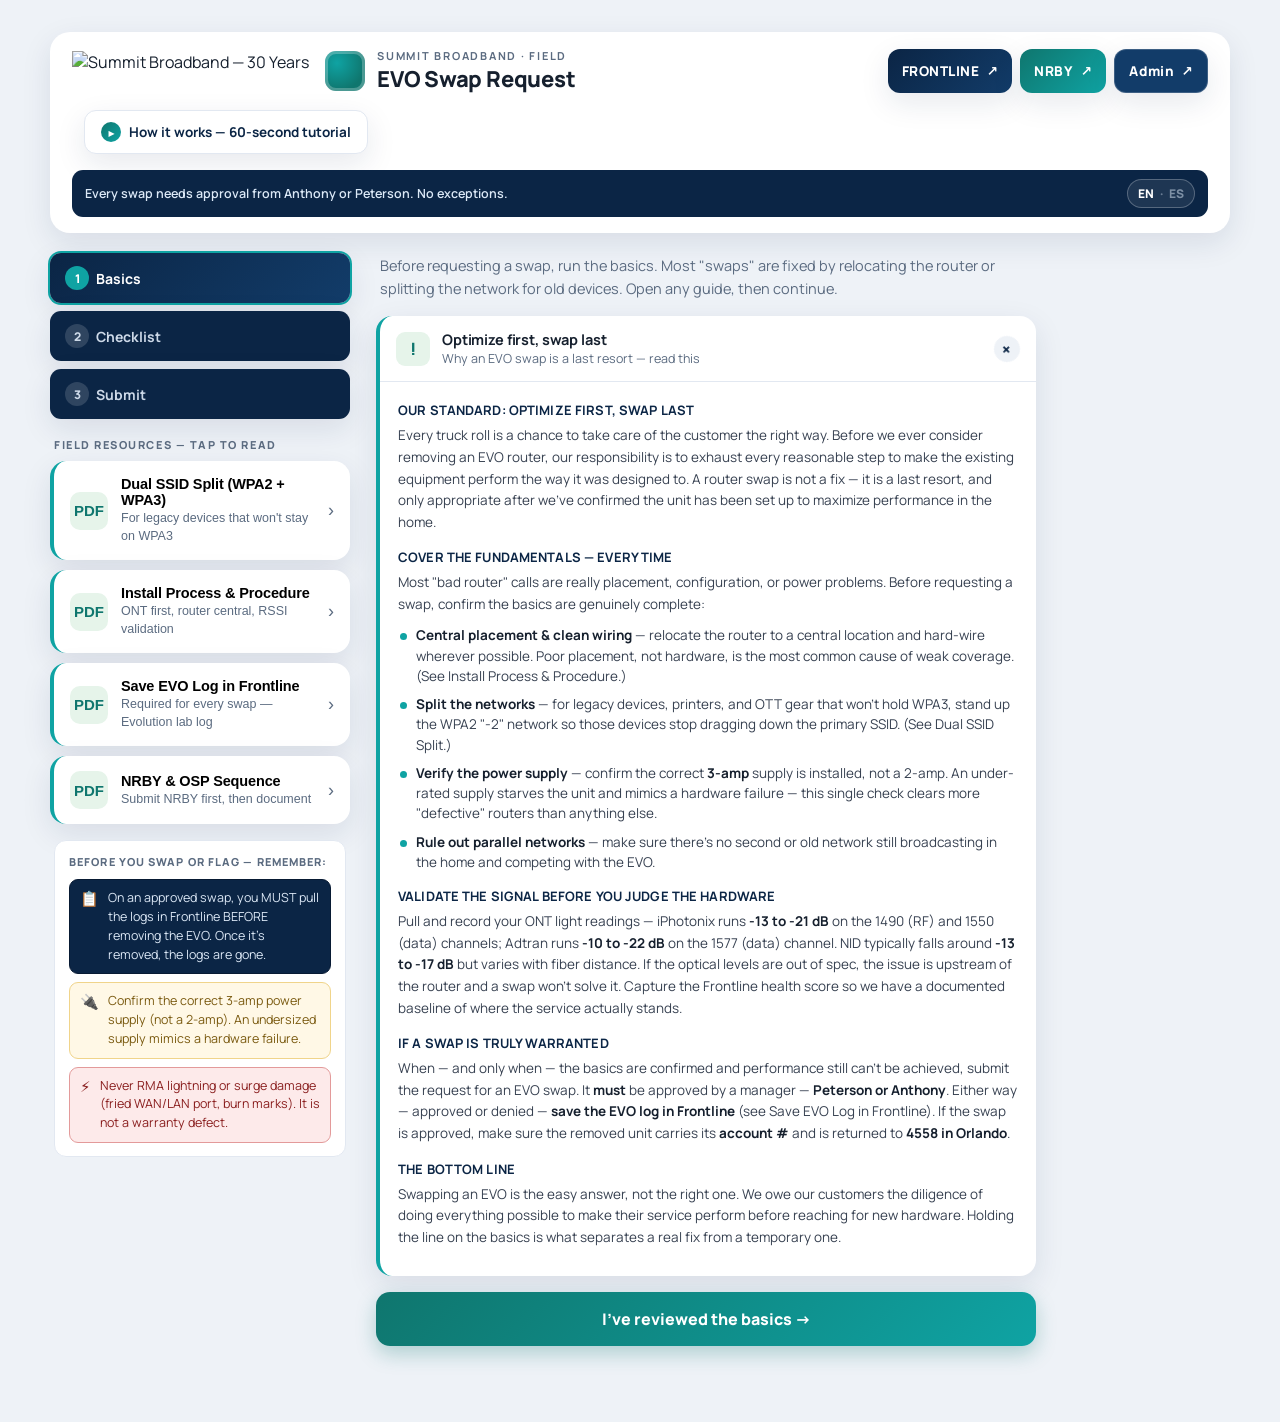
==== commit 29854e2e: "Add files via upload" ====
--- a/index.html
+++ b/index.html
@@ -56,6 +56,21 @@
       <div class="resources">
         <div class="res-label">Field resources — tap to read</div>
         <div id="resourceList"></div>
+        <div class="quickref">
+          <div class="quickref-title" data-i18n-text="Before you swap or flag — remember:">Before you swap or flag — remember:</div>
+          <div class="quickref-item quickref-frontline">
+            <span class="quickref-ico" aria-hidden="true">📋</span>
+            <span data-i18n-text="On an approved swap, you MUST pull the logs in Frontline BEFORE removing the EVO. Once it's removed, the logs are gone.">On an approved swap, you <b>MUST pull the logs in Frontline</b> before removing the EVO. Once it's removed, the logs are gone.</span>
+          </div>
+          <div class="quickref-item quickref-psu">
+            <span class="quickref-ico" aria-hidden="true">🔌</span>
+            <span data-i18n-text="Confirm the correct 3-amp power supply (not a 2-amp). An undersized supply mimics a hardware failure.">Confirm the correct <b>3-amp power supply</b> (not a 2-amp). An undersized supply mimics a hardware failure.</span>
+          </div>
+          <div class="quickref-item quickref-lightning">
+            <span class="quickref-ico" aria-hidden="true">⚡</span>
+            <span data-i18n-text="Never RMA lightning or surge damage (fried WAN/LAN port, burn marks). It is not a warranty defect.">Never RMA <b>lightning or surge damage</b> (fried WAN/LAN port, burn marks). It is not a warranty defect.</span>
+          </div>
+        </div>
       </div>
     </aside>
 
@@ -195,8 +210,10 @@
 
           <div class="divider"><span>The unit you're swapping</span></div>
 
-          <label>EVO S/N or MAC being removed<input id="f_serial" required placeholder="From OFS or Tech Dashboard"></label>
-          <label>Account it's being removed from<input id="f_removed" required inputmode="numeric"></label>
+          <div class="serial-pair">
+            <label class="serial-old">EVO S/N or MAC being removed<input id="f_serial" required placeholder="From OFS or Tech Dashboard"></label>
+            <label class="serial-new">EVO S/N or MAC you want to add<input id="f_serial_new" required placeholder="The new EVO going in"></label>
+          </div>
           <p class="micro">Every removed EVO must carry its account # and return to <b>4558 in Orlando</b>.</p>
 
           <div class="rma-flag-wrap">
@@ -210,25 +227,43 @@
               </span>
             </label>
             <div class="rma-ack-box" id="rmaAckBox" hidden>
+              <p class="rma-ack-frontline" data-i18n-text="STOP — before you remove the EVO on an approved swap, you MUST pull the logs in Frontline first. Once the unit is removed, those logs are gone for good."><b>STOP — before you remove the EVO on an approved swap, you MUST pull the logs in Frontline first.</b> Once the unit is removed, those logs are gone for good.</p>
               <p class="rma-ack-lead" data-i18n-text="A router goes back to Evolution Digital only for a genuine hardware defect, such as:">A router goes back to Evolution Digital only for a genuine hardware defect, such as:</p>
               <ul class="rma-ack-examples">
                 <li data-i18n-text="Will no longer power up at all.">Will no longer power up at all.</li>
                 <li data-i18n-text="Powers on but will not connect to the internet.">Powers on but will not connect to the internet.</li>
-                <li data-i18n-text="Broadcasts only 2.4 GHz and not 5 GHz.">Broadcasts only 2.4 GHz and not 5 GHz.</li>
-                <li data-i18n-text="Broadcasts only 5 GHz and not 2.4 GHz.">Broadcasts only 5 GHz and not 2.4 GHz.</li>
+                <li data-i18n-text="Will not broadcast one or more Wi-Fi bands (2.4, 5, or 6 GHz).">Will not broadcast one or more Wi-Fi bands (2.4, 5, or 6 GHz).</li>
               </ul>
               <p class="rma-ack-psu" data-i18n-text="Before flagging: confirm the router has its correct 3-amp power supply, not a 2-amp. An undersized 2-amp supply starves the unit and mimics a hardware failure — this single check clears more defective routers than anything else."><b>Before flagging:</b> confirm the router has its correct <b>3-amp power supply</b>, not a 2-amp. An undersized 2-amp supply starves the unit and mimics a hardware failure — this single check clears more “defective” routers than anything else.</p>
+              <p class="rma-ack-lightning" data-i18n-text="Do NOT RMA lightning or surge damage. If the EVO was damaged by lightning or a power surge (fried WAN port, fried LAN/Ethernet port, burn or surge marks), it is NOT a warranty defect and must NOT be sent back to Evolution Digital. Handle it as damaged equipment, not an RMA."><b>⚡ Do NOT RMA lightning or surge damage.</b> If the EVO was damaged by lightning or a power surge (fried WAN port, fried LAN/Ethernet port, burn or surge marks), it is <b>NOT</b> a warranty defect and must <b>NOT</b> be sent back to Evolution Digital. Handle it as damaged equipment, not an RMA.</p>
               <p class="rma-ack-lead" data-i18n-text="This unit will be tracked as a defective RMA. Confirm you understand the handling:">This unit will be tracked as a defective RMA. Confirm you understand the handling:</p>
+              <div class="rma-symptoms">
+                <p class="rma-symptom-lead" data-i18n-text="What's wrong with this unit? (check all that apply)">What's wrong with this unit? (check all that apply)</p>
+                <label class="rma-symptom"><input type="checkbox" class="rma-sym" value="Unit does not turn on"><span data-i18n-text="Unit does not turn on">Unit does not turn on</span></label>
+                <label class="rma-symptom"><input type="checkbox" class="rma-sym" value="WAN port failure"><span data-i18n-text="WAN port failure">WAN port failure</span></label>
+                <label class="rma-symptom"><input type="checkbox" class="rma-sym" value="Ethernet port failure"><span data-i18n-text="Ethernet port failure">Ethernet port failure</span></label>
+                <label class="rma-symptom"><input type="checkbox" class="rma-sym" value="No internet connection"><span data-i18n-text="No internet connection">No internet connection</span></label>
+                <label class="rma-symptom"><input type="checkbox" class="rma-sym" value="Won't broadcast a Wi-Fi band (2.4 / 5 / 6 GHz)"><span data-i18n-text="Won't broadcast a Wi-Fi band (2.4 / 5 / 6 GHz)">Won't broadcast a Wi-Fi band (2.4 / 5 / 6 GHz)</span></label>
+                <label class="rma-symptom"><input type="checkbox" class="rma-sym" id="f_sym_other" value="Other"><span data-i18n-text="Other">Other</span></label>
+                <input type="text" id="f_sym_other_text" class="rma-symptom-other" placeholder="Describe the issue" data-i18n-ph="Describe the issue" hidden>
+              </div>
               <ul class="rma-ack-list">
                 <li data-i18n-text="Box the EVO that is going back.">Box the EVO that is going back.</li>
                 <li>Write the customer's <b>account #</b> on the box.</li>
-                <li>Place the Warehouse-provided <b>RMA return label</b> on the box.</li>
-                <li>Ship it back to <b>Evolution Digital ASAP</b>.</li>
+                <li data-i18n-text="Ensure to quarantine the EVO and do not reuse.">Ensure to quarantine the EVO and do not reuse.</li>
+                <li data-i18n-text="Make sure to hand to your supervisor/manager or directly drop off at warehouse.">Make sure to hand to your supervisor/manager or directly drop off at warehouse.</li>
               </ul>
+              <div class="rma-ack-psu-box">
+                <p class="rma-psu-box-lead" data-i18n-text="Every RMA'd EVO must go back complete:">Every RMA'd EVO must go back complete:</p>
+                <ul class="rma-ack-list">
+                  <li data-i18n-text="Send the power supply back WITH the EVO — do not keep or reuse it.">Send the power supply back <b>WITH</b> the EVO — do not keep or reuse it.</li>
+                  <li data-i18n-text="Install a NEW EVO router AND a new power supply in its place.">Install a <b>NEW EVO router AND a new power supply</b> in its place.</li>
+                </ul>
+              </div>
               <label class="rma-ack-check">
                 <input type="checkbox" id="f_rma_ack">
                 <span class="rma-ack-checkbox" aria-hidden="true"></span>
-                <span>I understand and will follow the RMA handling steps above.</span>
+                <span data-i18n-text="I understand and will follow the RMA handling steps above. I confirm this flag is reserved solely for EVO routers with a genuine hardware defect that must be returned to Evolution Digital, and is not to be selected for routine swaps.">I understand and will follow the RMA handling steps above. I confirm this flag is reserved solely for EVO routers with a genuine hardware defect that must be returned to Evolution Digital, and is not to be selected for routine swaps.</span>
               </label>
             </div>
           </div>
--- a/app.css
+++ b/app.css
@@ -63,8 +63,21 @@
 .rma-ack-lead{margin:0 0 8px;font-size:13px;font-weight:700;color:var(--bad)}
 .rma-ack-examples{margin:0 0 12px;padding-left:18px}
 .rma-ack-examples li{font-size:13px;line-height:1.65;color:var(--ink)}
+.rma-symptoms{margin:0 0 14px;padding:12px 14px;background:#fff;border:1.5px solid var(--bad,#b91c1c);border-radius:10px}
+.rma-symptom-lead{margin:0 0 9px;font-size:13px;font-weight:800;color:var(--bad,#b91c1c)}
+.rma-symptom{display:flex;align-items:center;gap:9px;padding:5px 0;font-size:14px;font-weight:600;color:var(--ink);cursor:pointer}
+.rma-symptom input{width:18px;height:18px;flex:none;accent-color:var(--bad,#b91c1c);cursor:pointer}
+.rma-symptom-other{width:100%;margin-top:8px;padding:9px 11px;border:1.5px solid var(--line);border-radius:8px;font:inherit}
 .rma-ack-psu{margin:0 0 14px;padding:11px 13px;background:#fff8e6;border:1px solid #f0d48a;border-radius:10px;font-size:12.5px;line-height:1.55;color:#7a5a10}
 .rma-ack-psu b{color:#5f4600}
+.rma-ack-lightning{margin:0 0 14px;padding:12px 14px;background:#7a1414;border:1.5px solid #5c0f0f;border-radius:10px;font-size:12.5px;line-height:1.55;color:#ffe3e3}
+.rma-ack-lightning b{color:#ffffff}
+.rma-ack-frontline{margin:0 0 14px;padding:12px 14px;background:#0b2545;border:1.5px solid #081a33;border-radius:10px;font-size:12.5px;line-height:1.55;color:#dbe7f5}
+.rma-ack-frontline b{color:#ffffff}
+.rma-ack-psu-box{margin:4px 0 14px;padding:12px 14px;background:#eef6ff;border:1.5px solid #bcd6f5;border-radius:10px}
+.rma-psu-box-lead{margin:0 0 8px;font-size:13px;font-weight:800;color:#0b2545}
+.rma-ack-psu-box .rma-ack-list{margin:0;padding-left:18px}
+.rma-ack-psu-box .rma-ack-list li{font-size:12.5px;line-height:1.6;color:#16202e}
 .rma-ack-list{margin:0 0 12px;padding-left:18px}
 .rma-ack-list li{font-size:13px;line-height:1.6;color:var(--ink)}
 .rma-ack-check{display:flex;align-items:center;gap:10px;cursor:pointer;font-size:13px;font-weight:700;color:var(--ink)}
@@ -75,6 +88,10 @@
 .rma-ack-check input:checked + .rma-ack-checkbox::after{opacity:1}
 .rma-serial{border-color:var(--bad) !important;background:var(--bad-bg) !important;color:var(--bad) !important;font-weight:800 !important}
 .field-missing{border-color:var(--bad) !important;box-shadow:0 0 0 3px rgba(185,28,28,.15) !important}
+.serial-pair{display:grid;grid-template-columns:1fr 1fr;gap:12px}
+@media(max-width:560px){.serial-pair{grid-template-columns:1fr}}
+.serial-old input{border-left:3px solid var(--bad)}
+.serial-new input{border-left:3px solid var(--good)}
 
 /* ---- SWITCH/NEXGEN option + panel ---- */
 .ont-switch{font-size:12.5px;letter-spacing:.02em}
@@ -170,6 +187,18 @@
 
 /* ---- resources ---- */
 .res-label,.read-head .h,.res-head{font-size:11px;letter-spacing:.14em;text-transform:uppercase;color:var(--muted);font-weight:800;margin:0 4px 9px}
+.quickref{margin:16px 4px 0;padding:13px 14px;background:#fff;border:1px solid var(--line,#e2e8f1);border-radius:12px}
+.quickref-title{font-size:11px;letter-spacing:.1em;text-transform:uppercase;color:var(--muted,#5b6b80);font-weight:800;margin:0 0 10px}
+.quickref-item{display:flex;gap:9px;align-items:flex-start;font-size:12.5px;line-height:1.5;padding:9px 10px;border-radius:9px;margin-bottom:8px}
+.quickref-item:last-child{margin-bottom:0}
+.quickref-item b{font-weight:800}
+.quickref-ico{flex:none;font-size:15px;line-height:1.3}
+.quickref-psu{background:#fff8e6;border:1px solid #f0d48a;color:#7a5a10}
+.quickref-psu b{color:#5f4600}
+.quickref-lightning{background:#fdeaea;border:1px solid #e39a9a;color:#8a1f1f}
+.quickref-lightning b{color:#7a1414}
+.quickref-frontline{background:#0b2545;border:1px solid #081a33;color:#dbe7f5}
+.quickref-frontline b{color:#ffffff}
 .res-card{width:100%;text-align:left;border:0;border-left:4px solid var(--teal);overflow:hidden;background:var(--card);box-shadow:var(--shadow);border-radius:var(--r);
   padding:15px 16px;margin-bottom:10px;display:flex;align-items:center;gap:13px;cursor:pointer;transition:.16s}
 .res-card:active{transform:scale(.985)}
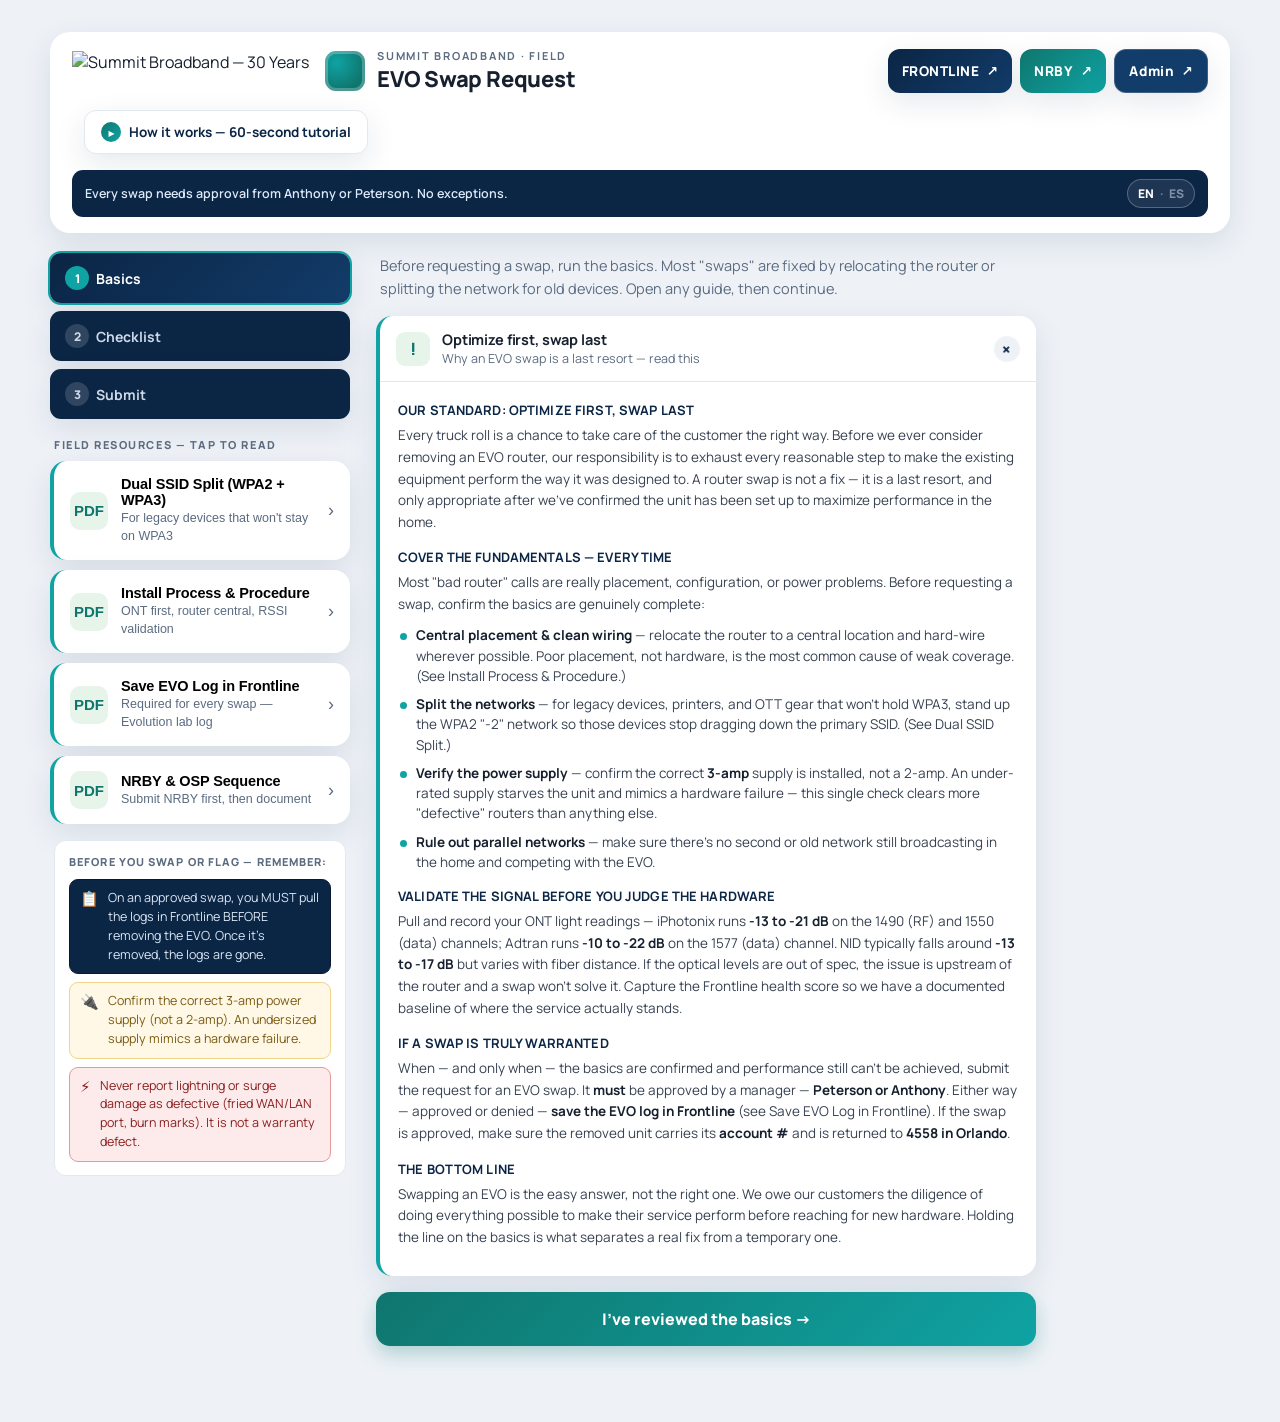
==== commit 05ced5ee: "Add files via upload" ====
--- a/index.html
+++ b/index.html
@@ -68,7 +68,7 @@
           </div>
           <div class="quickref-item quickref-lightning">
             <span class="quickref-ico" aria-hidden="true">⚡</span>
-            <span data-i18n-text="Never RMA lightning or surge damage (fried WAN/LAN port, burn marks). It is not a warranty defect.">Never RMA <b>lightning or surge damage</b> (fried WAN/LAN port, burn marks). It is not a warranty defect.</span>
+            <span data-i18n-text="Never report lightning or surge damage as defective (fried WAN/LAN port, burn marks). It is not a warranty defect.">Never report <b>lightning or surge damage</b> as defective (fried WAN/LAN port, burn marks). It is not a warranty defect.</span>
           </div>
         </div>
       </div>
@@ -221,9 +221,9 @@
               <input type="checkbox" id="f_rma">
               <span class="rma-toggle-box" aria-hidden="true"></span>
               <span class="rma-toggle-text">
-                <b>Flag this EVO as an RMA to Evolution Digital</b>
+                <b>Report this EVO as defective</b>
                 <em>Use only when nothing fixed it — a genuine defect that needs Evolution &amp; Clay's attention.</em>
-                <span class="rma-more">Flagging marks this unit as defective. Instead of the normal return to 4558 Orlando, you'll box it, write the account # on it, apply the Warehouse RMA label, and ship it to Evolution Digital. Check the flag to see the full handling steps.</span>
+                <span class="rma-more">Flagging marks this unit as defective. Instead of the normal return to 4558 Orlando, you'll box it, write the account # on it, apply the Warehouse return label, and ship it to Evolution Digital. Check the flag to see the full handling steps.</span>
               </span>
             </label>
             <div class="rma-ack-box" id="rmaAckBox" hidden>
@@ -235,8 +235,8 @@
                 <li data-i18n-text="Will not broadcast one or more Wi-Fi bands (2.4, 5, or 6 GHz).">Will not broadcast one or more Wi-Fi bands (2.4, 5, or 6 GHz).</li>
               </ul>
               <p class="rma-ack-psu" data-i18n-text="Before flagging: confirm the router has its correct 3-amp power supply, not a 2-amp. An undersized 2-amp supply starves the unit and mimics a hardware failure — this single check clears more defective routers than anything else."><b>Before flagging:</b> confirm the router has its correct <b>3-amp power supply</b>, not a 2-amp. An undersized 2-amp supply starves the unit and mimics a hardware failure — this single check clears more “defective” routers than anything else.</p>
-              <p class="rma-ack-lightning" data-i18n-text="Do NOT RMA lightning or surge damage. If the EVO was damaged by lightning or a power surge (fried WAN port, fried LAN/Ethernet port, burn or surge marks), it is NOT a warranty defect and must NOT be sent back to Evolution Digital. Handle it as damaged equipment, not an RMA."><b>⚡ Do NOT RMA lightning or surge damage.</b> If the EVO was damaged by lightning or a power surge (fried WAN port, fried LAN/Ethernet port, burn or surge marks), it is <b>NOT</b> a warranty defect and must <b>NOT</b> be sent back to Evolution Digital. Handle it as damaged equipment, not an RMA.</p>
-              <p class="rma-ack-lead" data-i18n-text="This unit will be tracked as a defective RMA. Confirm you understand the handling:">This unit will be tracked as a defective RMA. Confirm you understand the handling:</p>
+              <p class="rma-ack-lightning" data-i18n-text="Do NOT report lightning or surge damage as defective. If the EVO was damaged by lightning or a power surge (fried WAN port, fried LAN/Ethernet port, burn or surge marks), it is NOT a warranty defect and must NOT be sent back to Evolution Digital. Handle it as damaged equipment, not a defect report."><b>⚡ Do NOT report lightning or surge damage as defective.</b> If the EVO was damaged by lightning or a power surge (fried WAN port, fried LAN/Ethernet port, burn or surge marks), it is <b>NOT</b> a warranty defect and must <b>NOT</b> be sent back to Evolution Digital. Handle it as damaged equipment, not a defect report.</p>
+              <p class="rma-ack-lead" data-i18n-text="This unit will be tracked as a defective unit. Confirm you understand the handling:">This unit will be tracked as a defective unit. Confirm you understand the handling:</p>
               <div class="rma-symptoms">
                 <p class="rma-symptom-lead" data-i18n-text="What's wrong with this unit? (check all that apply)">What's wrong with this unit? (check all that apply)</p>
                 <label class="rma-symptom"><input type="checkbox" class="rma-sym" value="Unit does not turn on"><span data-i18n-text="Unit does not turn on">Unit does not turn on</span></label>
@@ -254,7 +254,7 @@
                 <li data-i18n-text="Make sure to hand to your supervisor/manager or directly drop off at warehouse.">Make sure to hand to your supervisor/manager or directly drop off at warehouse.</li>
               </ul>
               <div class="rma-ack-psu-box">
-                <p class="rma-psu-box-lead" data-i18n-text="Every RMA'd EVO must go back complete:">Every RMA'd EVO must go back complete:</p>
+                <p class="rma-psu-box-lead" data-i18n-text="Every EVO reported defective must go back complete:">Every EVO reported defective must go back complete:</p>
                 <ul class="rma-ack-list">
                   <li data-i18n-text="Send the power supply back WITH the EVO — do not keep or reuse it.">Send the power supply back <b>WITH</b> the EVO — do not keep or reuse it.</li>
                   <li data-i18n-text="Install a NEW EVO router AND a new power supply in its place.">Install a <b>NEW EVO router AND a new power supply</b> in its place.</li>
@@ -263,7 +263,7 @@
               <label class="rma-ack-check">
                 <input type="checkbox" id="f_rma_ack">
                 <span class="rma-ack-checkbox" aria-hidden="true"></span>
-                <span data-i18n-text="I understand and will follow the RMA handling steps above. I confirm this flag is reserved solely for EVO routers with a genuine hardware defect that must be returned to Evolution Digital, and is not to be selected for routine swaps.">I understand and will follow the RMA handling steps above. I confirm this flag is reserved solely for EVO routers with a genuine hardware defect that must be returned to Evolution Digital, and is not to be selected for routine swaps.</span>
+                <span data-i18n-text="I understand and will follow the defective-unit handling steps above. I confirm this report is reserved solely for EVO routers with a genuine hardware defect that must be returned to Evolution Digital, and is not to be selected for routine swaps.">I understand and will follow the defective-unit handling steps above. I confirm this report is reserved solely for EVO routers with a genuine hardware defect that must be returned to Evolution Digital, and is not to be selected for routine swaps.</span>
               </label>
             </div>
           </div>
@@ -380,8 +380,8 @@
 </div>
 
 <script src="config.v4.js"></script>
-<script src="app.v6.js?v=20260623d"></script>
-<script src="i18n.js?v=20260623d"></script>
+<script src="app.v6.js?v=20261026a"></script>
+<script src="i18n.js?v=20261026a"></script>
 <script>(function(){var d=document.getElementById("basicsNote");if(d&&window.matchMedia("(min-width:980px)").matches)d.open=true;})();</script>
 </body>
 </html>
